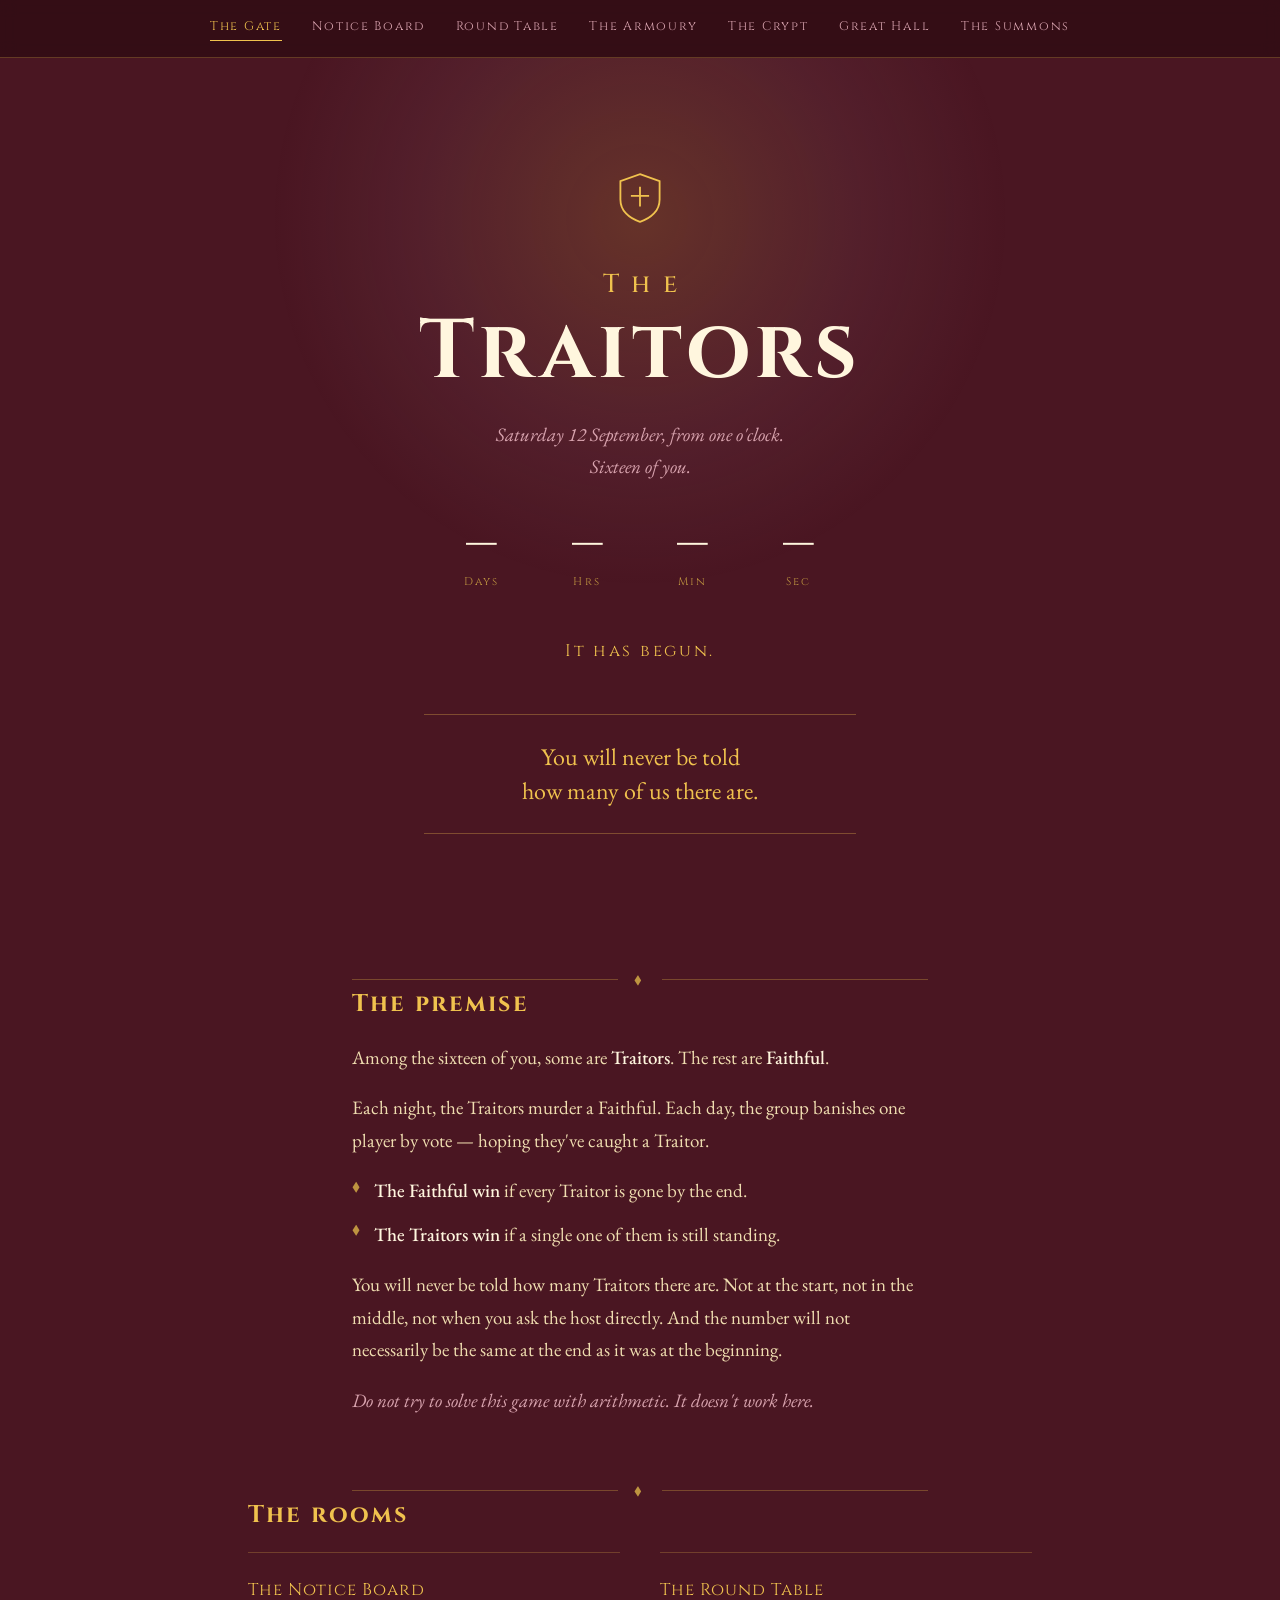
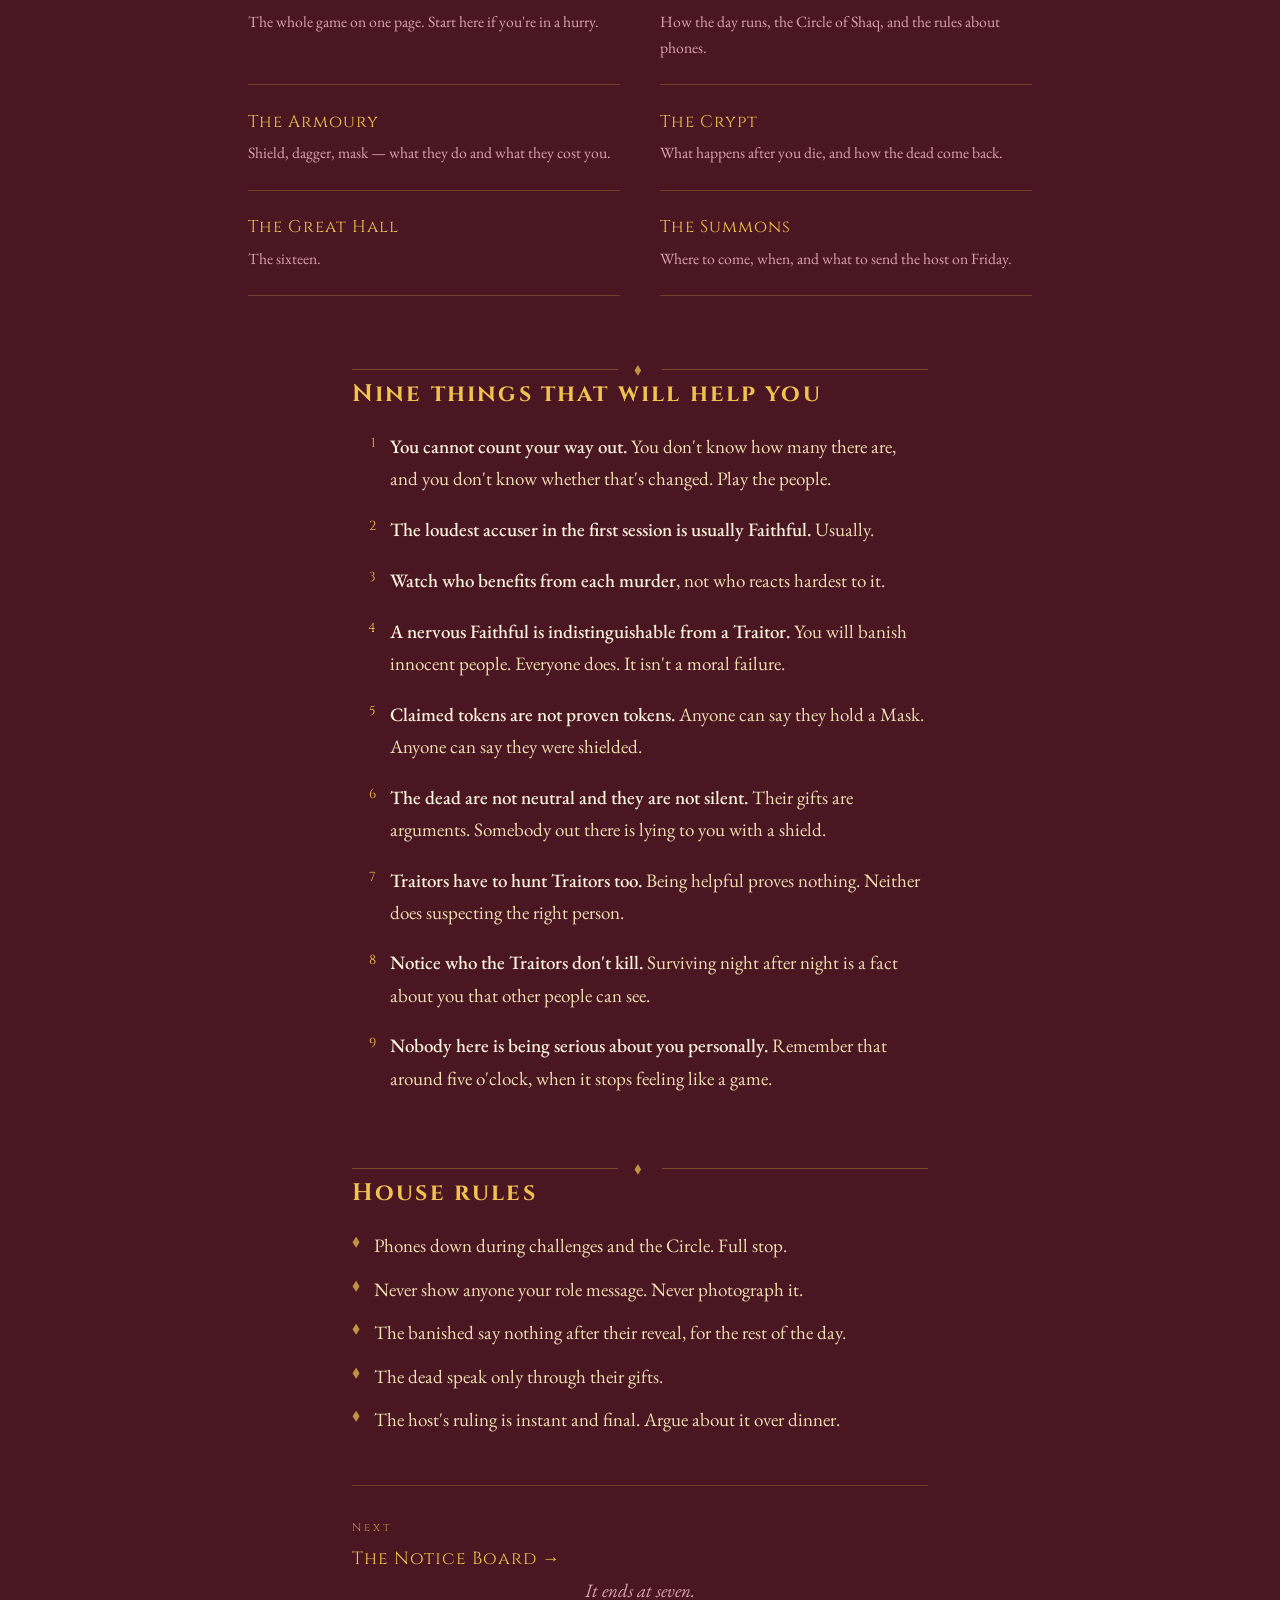
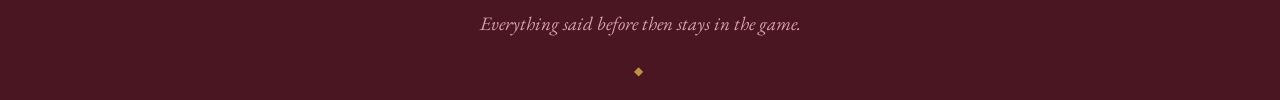
==== index.html @ 5d28b6f8 "The Traitors" ====
<!DOCTYPE html>
<html lang="en">
<head>
<meta charset="utf-8">
<meta name="viewport" content="width=device-width, initial-scale=1">
<title>The Traitors — Saturday 12 September</title>
<meta name="description" content="Sixteen of you. Some are lying. Saturday 12 September, from one o'clock.">
<meta property="og:title" content="The Traitors">
<meta property="og:description" content="Sixteen of you. Some are lying. Saturday 12 September, from one o'clock.">
<meta property="og:type" content="website">
<meta property="og:url" content="https://nishalyadav15.github.io/traitors/">
<meta property="og:image" content="https://nishalyadav15.github.io/traitors/og.png">
<meta name="twitter:card" content="summary_large_image">
<meta name="theme-color" content="#4A1622">
<link rel="stylesheet" href="style.css">
</head>
<body>

<nav><div class="nav-inner">
  <a href="index.html" aria-current="page">The Gate</a>
  <a href="notice-board.html">Notice Board</a>
  <a href="round-table.html">Round Table</a>
  <a href="armoury.html">The Armoury</a>
  <a href="crypt.html">The Crypt</a>
  <a href="great-hall.html">Great Hall</a>
  <a href="summons.html">The Summons</a>
</div></nav>

<header class="hero">
  <div class="hero-inner">
    <svg class="crest" viewBox="0 0 40 40" fill="none" stroke="currentColor" stroke-width="1.3" aria-hidden="true">
      <path d="M20 3 L34 8v13c0 8-6 13.5-14 16-8-2.5-14-8-14-16V8z"/>
      <path d="M20 12v14M13.5 18.5h13"/>
    </svg>
    <h1><span class="the">The</span>Traitors</h1>
    <p class="when">Saturday 12 September, from one o'clock.<br>Sixteen of you.</p>

    <div class="countdown" id="countdown" aria-live="polite">
      <div class="cd-unit"><span class="cd-num" id="cd-d">—</span><span class="cd-lab">Days</span></div>
      <div class="cd-unit"><span class="cd-num" id="cd-h">—</span><span class="cd-lab">Hrs</span></div>
      <div class="cd-unit"><span class="cd-num" id="cd-m">—</span><span class="cd-lab">Min</span></div>
      <div class="cd-unit"><span class="cd-num" id="cd-s">—</span><span class="cd-lab">Sec</span></div>
    </div>
    <p class="cd-done" id="cd-done" hidden>It has begun.</p>

    <p class="menace">You will never be told<br>how many of us there are.</p>
  </div>
</header>

<div class="rule"><span>◆</span></div>

<section class="wrap">
  <h2>The premise</h2>
  <p>Among the sixteen of you, some are <strong>Traitors</strong>. The rest are <strong>Faithful</strong>.</p>
  <p>Each night, the Traitors murder a Faithful. Each day, the group banishes one player by vote — hoping they've caught a Traitor.</p>
  <ul class="plain">
    <li><strong>The Faithful win</strong> if every Traitor is gone by the end.</li>
    <li><strong>The Traitors win</strong> if a single one of them is still standing.</li>
  </ul>
  <p>You will never be told how many Traitors there are. Not at the start, not in the middle, not when you ask the host directly. And the number will not necessarily be the same at the end as it was at the beginning.</p>
  <p><em>Do not try to solve this game with arithmetic. It doesn't work here.</em></p>
</section>

<div class="rule"><span>◆</span></div>

<section class="wrap rooms-wide">
  <h2>The rooms</h2>
  <div class="rooms">
    <a class="room" href="notice-board.html">
      <span class="room-name">The Notice Board</span>
      <span class="room-what">The whole game on one page. Start here if you're in a hurry.</span>
    </a>
    <a class="room" href="round-table.html">
      <span class="room-name">The Round Table</span>
      <span class="room-what">How the day runs, the Circle of Shaq, and the rules about phones.</span>
    </a>
    <a class="room" href="armoury.html">
      <span class="room-name">The Armoury</span>
      <span class="room-what">Shield, dagger, mask — what they do and what they cost you.</span>
    </a>
    <a class="room" href="crypt.html">
      <span class="room-name">The Crypt</span>
      <span class="room-what">What happens after you die, and how the dead come back.</span>
    </a>
    <a class="room" href="great-hall.html">
      <span class="room-name">The Great Hall</span>
      <span class="room-what">The sixteen.</span>
    </a>
    <a class="room" href="summons.html">
      <span class="room-name">The Summons</span>
      <span class="room-what">Where to come, when, and what to send the host on Friday.</span>
    </a>
  </div>
</section>

<div class="rule"><span>◆</span></div>

<section class="wrap">
  <h2>Nine things that will help you</h2>
  <ol class="advice">
    <li><strong>You cannot count your way out.</strong> You don't know how many there are, and you don't know whether that's changed. Play the people.</li>
    <li><strong>The loudest accuser in the first session is usually Faithful.</strong> Usually.</li>
    <li><strong>Watch who benefits from each murder</strong>, not who reacts hardest to it.</li>
    <li><strong>A nervous Faithful is indistinguishable from a Traitor.</strong> You will banish innocent people. Everyone does. It isn't a moral failure.</li>
    <li><strong>Claimed tokens are not proven tokens.</strong> Anyone can say they hold a Mask. Anyone can say they were shielded.</li>
    <li><strong>The dead are not neutral and they are not silent.</strong> Their gifts are arguments. Somebody out there is lying to you with a shield.</li>
    <li><strong>Traitors have to hunt Traitors too.</strong> Being helpful proves nothing. Neither does suspecting the right person.</li>
    <li><strong>Notice who the Traitors don't kill.</strong> Surviving night after night is a fact about you that other people can see.</li>
    <li><strong>Nobody here is being serious about you personally.</strong> Remember that around five o'clock, when it stops feeling like a game.</li>
  </ol>
</section>

<div class="rule"><span>◆</span></div>

<section class="wrap">
  <h2>House rules</h2>
  <ul class="plain">
    <li>Phones down during challenges and the Circle. Full stop.</li>
    <li>Never show anyone your role message. Never photograph it.</li>
    <li>The banished say nothing after their reveal, for the rest of the day.</li>
    <li>The dead speak only through their gifts.</li>
    <li>The host's ruling is instant and final. Argue about it over dinner.</li>
  </ul>

  <div class="next">
    <a href="notice-board.html">
      <span class="lab">Next</span>
      <span class="to">The Notice Board →</span>
    </a>
  </div>
</section>

<footer class="wrap">
  <p>It ends at seven.<br>Everything said before then stays in the game.</p>
  <p class="sig">◆</p>
</footer>

<script>
(function(){
  var target = new Date("2026-09-12T13:00:00+05:30").getTime();
  var cd = document.getElementById("countdown");
  var done = document.getElementById("cd-done");
  var el = {
    d: document.getElementById("cd-d"),
    h: document.getElementById("cd-h"),
    m: document.getElementById("cd-m"),
    s: document.getElementById("cd-s")
  };
  function pad(n){ return n < 10 ? "0" + n : "" + n; }
  function tick(){
    var left = target - Date.now();
    if (left <= 0){
      cd.hidden = true;
      done.hidden = false;
      clearInterval(timer);
      return;
    }
    var s = Math.floor(left / 1000);
    el.d.textContent = Math.floor(s / 86400);
    el.h.textContent = pad(Math.floor(s % 86400 / 3600));
    el.m.textContent = pad(Math.floor(s % 3600 / 60));
    el.s.textContent = pad(s % 60);
  }
  tick();
  var timer = setInterval(tick, 1000);
})();
</script>

</body>
</html>
---- style.css ----
@font-face{font-family:"Cinzel";src:url("fonts/cinzel.ttf") format("truetype");font-weight:400 900;font-style:normal;font-display:swap;}
@font-face{font-family:"EB Garamond";src:url("fonts/ebgaramond.ttf") format("truetype");font-weight:400 800;font-style:normal;font-display:swap;}
@font-face{font-family:"EB Garamond";src:url("fonts/ebgaramond-italic.ttf") format("truetype");font-weight:400 800;font-style:italic;font-display:swap;}

:root{
  --wine:#4A1622;
  --wine-lift:#5C1D2B;
  --wine-deep:#330D16;
  --gold:#F0C24E;
  --gold-dim:#BE9440;
  --gold-text:#EFDDB0;
  --cream:#F4EAD6;
  --claret:#7A1E33;
  --rose:#D8A3AE;
  --measure:34rem;
}
*{box-sizing:border-box;}
html{-webkit-text-size-adjust:100%;scroll-behavior:smooth;}
body{
  margin:0;background:var(--wine);color:var(--gold-text);
  font-family:"EB Garamond",Georgia,"Times New Roman",serif;
  font-size:1.0625rem;line-height:1.65;text-rendering:optimizeLegibility;
}
.wrap{max-width:var(--measure);margin:0 auto;padding:0 1.5rem;}

/* ---------- nav ---------- */
nav{
  position:sticky;top:0;z-index:20;
  background:rgba(51,13,22,.95);
  backdrop-filter:blur(8px);
  border-bottom:1px solid rgba(240,194,78,.26);
}
.nav-inner{
  display:flex;gap:1.35rem;align-items:center;
  overflow-x:auto;scrollbar-width:none;
  padding:.85rem 1.5rem;
  max-width:60rem;margin:0 auto;
}
.nav-inner::-webkit-scrollbar{display:none;}
.nav-inner a{
  font-family:"Cinzel",serif;font-size:.74rem;letter-spacing:.14em;
  color:var(--rose);text-decoration:none;white-space:nowrap;
  padding-bottom:.15rem;border-bottom:1px solid transparent;
}
.nav-inner a:hover,.nav-inner a:focus-visible{color:#FFF3D6;}
.nav-inner a[aria-current]{color:var(--gold);border-bottom-color:var(--gold);}

/* ---------- page head ---------- */
.pagehead{padding:3.75rem 1.5rem .5rem;text-align:center;}
.roomname{
  font-family:"Cinzel",serif;font-weight:700;
  font-size:clamp(1.9rem,8vw,2.7rem);letter-spacing:.055em;
  margin:0;line-height:1.05;color:#FFF3D6;
}
.roomsub{margin:1rem auto 0;max-width:26rem;color:var(--rose);font-style:italic;}
.pagehead + section{padding-top:4rem;}

/* ---------- gate hero ---------- */
.hero{position:relative;padding:5rem 1.5rem 3rem;text-align:center;overflow:hidden;}
.hero::before{
  content:"";position:absolute;top:-10rem;left:50%;
  width:36rem;height:36rem;transform:translateX(-50%);
  background:radial-gradient(circle,rgba(240,194,78,.17) 0%,rgba(216,163,174,.07) 40%,transparent 68%);
  pointer-events:none;animation:kindle 2.4s ease-out both;
}
@keyframes kindle{from{opacity:0;transform:translateX(-50%) scale(.85);}to{opacity:1;transform:translateX(-50%) scale(1);}}
.hero-inner{position:relative;}
.crest{width:44px;height:44px;margin-bottom:1.75rem;color:var(--gold);}
h1{
  font-family:"Cinzel",serif;font-weight:700;
  font-size:clamp(2.4rem,13vw,3.9rem);line-height:.98;
  letter-spacing:.055em;margin:0;color:#FFF6DE;
}
h1 .the{
  display:block;font-size:.31em;letter-spacing:.5em;font-weight:500;
  color:var(--gold);margin-bottom:.9rem;padding-left:.5em;
}
.when{margin:1.6rem 0 0;font-style:italic;color:var(--rose);}
.menace{
  margin:2.4rem auto 0;max-width:23rem;font-size:1.3rem;line-height:1.4;
  color:var(--gold);
  border-top:1px solid rgba(240,194,78,.32);border-bottom:1px solid rgba(240,194,78,.32);
  padding:1.35rem 0;
}

/* ---------- countdown ---------- */
.countdown{display:flex;justify-content:center;gap:1.6rem;margin:2.6rem auto 0;}
.cd-unit{text-align:center;min-width:3.4rem;}
.cd-num{
  font-family:"Cinzel",serif;font-size:1.7rem;font-weight:700;
  color:#FFF6DE;line-height:1;display:block;font-variant-numeric:tabular-nums;
}
.cd-lab{font-size:.7rem;letter-spacing:.2em;color:var(--gold-dim);font-family:"Cinzel",serif;}
.cd-done{
  font-family:"Cinzel",serif;color:var(--gold);letter-spacing:.16em;
  margin:2.6rem 0 0;font-size:1.05rem;
}

/* ---------- structure ---------- */
section{padding:3rem 0 .5rem;}
h2{
  font-family:"Cinzel",serif;font-weight:700;font-size:1.32rem;
  letter-spacing:.09em;line-height:1.25;margin:0 0 1.4rem;color:var(--gold);
}
h3{
  font-family:"Cinzel",serif;font-weight:500;font-size:1.02rem;
  letter-spacing:.05em;margin:2.4rem 0 .7rem;color:#FFF3D6;
}
p{margin:0 0 1.15rem;}
strong{font-weight:500;color:#FFF6DE;}
em{color:var(--rose);}
a{color:var(--gold);}

.rule{
  display:flex;align-items:center;gap:1rem;
  margin:3rem auto 0;max-width:var(--measure);padding:0 1.5rem;color:var(--gold-dim);
}
.rule::before,.rule::after{content:"";flex:1;height:1px;background:currentColor;opacity:.4;}
.rule span{font-size:.7rem;letter-spacing:.3em;}

ul.plain{list-style:none;padding:0;margin:0 0 1.15rem;}
ul.plain li{position:relative;padding-left:1.4rem;margin-bottom:.7rem;}
ul.plain li::before{content:"◆";position:absolute;left:0;top:.05em;color:var(--gold-dim);font-size:.62em;}

ol.advice{padding-left:0;list-style:none;counter-reset:a;margin:0;}
ol.advice li{counter-increment:a;position:relative;padding-left:2.4rem;margin-bottom:1.15rem;}
ol.advice li::before{
  content:counter(a);position:absolute;left:0;top:.1em;
  font-family:"Cinzel",serif;font-size:.82rem;color:var(--gold);
  width:1.5rem;text-align:right;
}

/* ---------- room index ---------- */
.room{
  display:block;text-decoration:none;color:inherit;
  border-top:1px solid rgba(240,194,78,.24);padding:1.4rem 0;
}
.rooms > .room:last-child{border-bottom:1px solid rgba(240,194,78,.24);}
.room-name{
  font-family:"Cinzel",serif;font-size:1.06rem;letter-spacing:.06em;
  color:var(--gold);display:block;margin-bottom:.25rem;
}
.room-what{color:var(--rose);font-size:.98rem;display:block;}
.room:hover .room-name,.room:focus-visible .room-name{color:#FFF6DE;}

/* ---------- schedule ---------- */
.sched-row{
  display:grid;grid-template-columns:4.1rem 1fr;gap:1rem;
  padding:.95rem 0;border-top:1px solid rgba(240,194,78,.2);
}
.sched-row:last-child{border-bottom:1px solid rgba(240,194,78,.2);}
.sched-time{font-family:"Cinzel",serif;font-size:.86rem;color:var(--gold);padding-top:.18em;}
.sched-body p{margin:0;}
.sched-body p + p{margin-top:.4rem;font-size:.96rem;color:var(--rose);}

/* ---------- steps ---------- */
.step{display:grid;grid-template-columns:1.9rem 1fr;gap:.9rem;margin-bottom:1.5rem;}
.step-n{font-family:"Cinzel",serif;font-size:.8rem;color:var(--gold);padding-top:.28em;}
.step-b p{margin:0;}
.step-b p + p{margin-top:.45rem;}
.step-t{font-weight:500;color:#FFF6DE;}
.step-dur{color:var(--rose);font-style:italic;}

/* ---------- tokens ---------- */
.token{
  border-top:1px solid rgba(240,194,78,.24);padding:1.75rem 0 .4rem;
  display:grid;grid-template-columns:3.4rem 1fr;gap:1.1rem;
}
.token:last-of-type{border-bottom:1px solid rgba(240,194,78,.24);margin-bottom:1.4rem;}
.token svg{width:2.6rem;height:2.6rem;color:var(--gold);}
.token h3{margin:0 0 .5rem;}
.token p{margin:0 0 .7rem;font-size:1rem;}

/* ---------- fire ---------- */
.fire{
  border:1px solid rgba(240,194,78,.32);padding:1.5rem 1.4rem .4rem;margin:0 0 1.15rem;
  background:linear-gradient(180deg,rgba(240,194,78,.07),transparent);
}
.fire p:last-child{margin-bottom:1.1rem;}
.verdict{
  font-family:"Cinzel",serif;color:var(--gold);font-size:1.02rem;
  letter-spacing:.05em;line-height:1.45;
}

/* ---------- phone rules ---------- */
.phone-split{display:grid;gap:1.1rem;margin-bottom:1.4rem;}
.phone-split div{border-left:2px solid var(--gold-dim);padding-left:1.1rem;}
.phone-split div:last-child{border-left-color:var(--rose);}
.phone-split p{margin:0;}
.phone-split .lede{font-weight:500;color:#FFF6DE;margin-bottom:.25rem;}

/* ---------- notice board summary rows ---------- */
.brief-row{
  display:grid;grid-template-columns:1fr;gap:.3rem;
  border-top:1px solid rgba(240,194,78,.2);padding:1.1rem 0;
}
.brief-list{margin:0 0 1.4rem;}
.brief-list .brief-row:last-child{border-bottom:1px solid rgba(240,194,78,.2);}
.brief-row dt{
  font-family:"Cinzel",serif;font-size:.82rem;letter-spacing:.08em;color:var(--gold);
}
.brief-row dd{margin:0;}

/* ---------- roster ---------- */
.roster{display:grid;grid-template-columns:repeat(2,1fr);gap:.6rem;margin:0 0 1.4rem;padding:0;list-style:none;}
.roster li{
  border:1px solid rgba(240,194,78,.26);padding:.85rem .9rem;
  font-family:"Cinzel",serif;font-size:.86rem;letter-spacing:.05em;
  display:flex;align-items:baseline;gap:.6rem;
}
.roster .num{color:var(--gold-dim);font-size:.72rem;min-width:1.3rem;}
.roster .slot{color:var(--rose);font-style:normal;}

/* ---------- summons ---------- */
.brief{
  border:1px solid rgba(240,194,78,.32);padding:1.4rem 1.3rem;
  margin:0 0 1rem;background:rgba(240,194,78,.06);
}
.brief p{margin:0;font-style:italic;}
button.copy{
  font-family:"Cinzel",serif;font-size:.76rem;letter-spacing:.14em;
  background:transparent;color:var(--gold);
  border:1px solid var(--gold-dim);padding:.7rem 1.3rem;
  cursor:pointer;margin-bottom:1.6rem;
}
button.copy:hover,button.copy:focus-visible{background:rgba(240,194,78,.12);color:#FFF6DE;}
.actions{display:flex;flex-wrap:wrap;gap:.8rem;margin-bottom:1.6rem;}
.actions button.copy{margin-bottom:0;}
button.primary{
  background:var(--gold);color:#330D16;border-color:var(--gold);font-weight:700;
}
button.primary:hover,button.primary:focus-visible{background:#FFD978;color:#330D16;}
.detail{
  display:grid;grid-template-columns:6.5rem 1fr;gap:.7rem 1rem;
  border-top:1px solid rgba(240,194,78,.2);padding:.95rem 0;
}
.detail:last-of-type{border-bottom:1px solid rgba(240,194,78,.2);margin-bottom:1.4rem;}
.detail dt{font-family:"Cinzel",serif;font-size:.76rem;letter-spacing:.1em;color:var(--gold);padding-top:.22em;}
.detail dd{margin:0;}

/* ---------- next room ---------- */
.next{border-top:1px solid rgba(240,194,78,.24);margin-top:3rem;padding:2rem 0 0;}
.next a{text-decoration:none;display:block;}
.next .lab{
  font-family:"Cinzel",serif;font-size:.7rem;letter-spacing:.26em;
  color:var(--gold-dim);display:block;margin-bottom:.35rem;
}
.next .to{font-family:"Cinzel",serif;font-size:1.1rem;letter-spacing:.06em;color:var(--gold);}
.next a:hover .to,.next a:focus-visible .to{color:#FFF6DE;}

footer{padding:3rem 0 4rem;text-align:center;color:var(--rose);font-style:italic;}
footer .sig{
  font-family:"Cinzel",serif;font-style:normal;font-size:.72rem;
  letter-spacing:.3em;color:var(--gold-dim);margin-top:1.4rem;
}

a:focus-visible,button:focus-visible{outline:2px solid var(--gold);outline-offset:3px;}

/* ---------- The Crypt: the whole room inverts ---------- */
body.crypt{background:var(--cream);color:#2A1017;}
body.crypt nav{background:rgba(244,234,214,.95);border-bottom-color:rgba(122,30,51,.3);}
body.crypt .nav-inner a{color:#8A5F68;}
body.crypt .nav-inner a:hover,body.crypt .nav-inner a:focus-visible{color:#2A1017;}
body.crypt .nav-inner a[aria-current]{color:var(--claret);border-bottom-color:var(--claret);}
body.crypt .roomname{color:#2A1017;}
body.crypt .roomsub{color:#6E4A52;}
body.crypt h2{color:var(--claret);}
body.crypt h3{color:#2A1017;}
body.crypt strong{color:#12060A;}
body.crypt em{color:#6E4A52;}
body.crypt a{color:var(--claret);}
body.crypt .rule{color:#C0A2A9;}
body.crypt ul.plain li::before{color:var(--claret);}
body.crypt .epitaph{
  font-family:"Cinzel",serif;font-size:.78rem;letter-spacing:.32em;
  color:var(--claret);margin:0 0 1.4rem;text-align:center;
}
body.crypt .final{border-left:2px solid var(--claret);padding-left:1.15rem;margin:2rem 0 0;}
body.crypt .next{border-top-color:rgba(122,30,51,.28);}
body.crypt .next .lab{color:#9A7A80;}
body.crypt .next .to{color:var(--claret);}
body.crypt .next a:hover .to,body.crypt .next a:focus-visible .to{color:#2A1017;}
body.crypt footer{color:#9A7A80;}
body.crypt footer .sig{color:#C0A2A9;}
body.crypt a:focus-visible{outline-color:var(--claret);}

/* ---------- tablet ---------- */
@media (min-width:620px){
  body{font-size:1.125rem;}
  .phone-split{grid-template-columns:1fr 1fr;gap:1.6rem;}
  .countdown{gap:2.4rem;}
  .cd-num{font-size:2.1rem;}
  .brief-row{grid-template-columns:9.5rem 1fr;gap:1.2rem;}
}

/* ---------- desktop ---------- */
@media (min-width:900px){
  :root{--measure:39rem;}
  body{font-size:1.1875rem;line-height:1.7;}
  .nav-inner{justify-content:center;padding:1rem 2rem;gap:1.9rem;}
  .nav-inner a{font-size:.78rem;}

  .hero{padding:7rem 2rem 4.5rem;}
  .hero::before{width:48rem;height:48rem;top:-14rem;}
  h1{font-size:5.2rem;}
  .crest{width:56px;height:56px;margin-bottom:2.25rem;}
  .menace{font-size:1.5rem;max-width:27rem;margin-top:3rem;padding:1.6rem 0;}
  .cd-num{font-size:2.4rem;}
  .countdown{gap:3.2rem;}

  .pagehead{padding:5rem 1.5rem .5rem;}
  .roomname{font-size:3.2rem;}
  .roomsub{font-size:1.22rem;max-width:30rem;}
  section{padding:4rem 0 .5rem;}
  .rule{margin-top:4rem;}
  h2{font-size:1.5rem;}

  .wrap.rooms-wide{max-width:52rem;}
  .rooms{display:grid;grid-template-columns:1fr 1fr;column-gap:2.5rem;}
  .rooms > .room:nth-last-child(2){border-bottom:1px solid rgba(240,194,78,.24);}

  .roster{grid-template-columns:repeat(4,1fr);}
  .sched-row{grid-template-columns:5rem 1fr;}
  .token{grid-template-columns:4.2rem 1fr;gap:1.5rem;}
  .token svg{width:3.1rem;height:3.1rem;}
  .step{grid-template-columns:2.4rem 1fr;}
}

@media (prefers-reduced-motion:reduce){
  .hero::before{animation:none;}
  html{scroll-behavior:auto;}
}
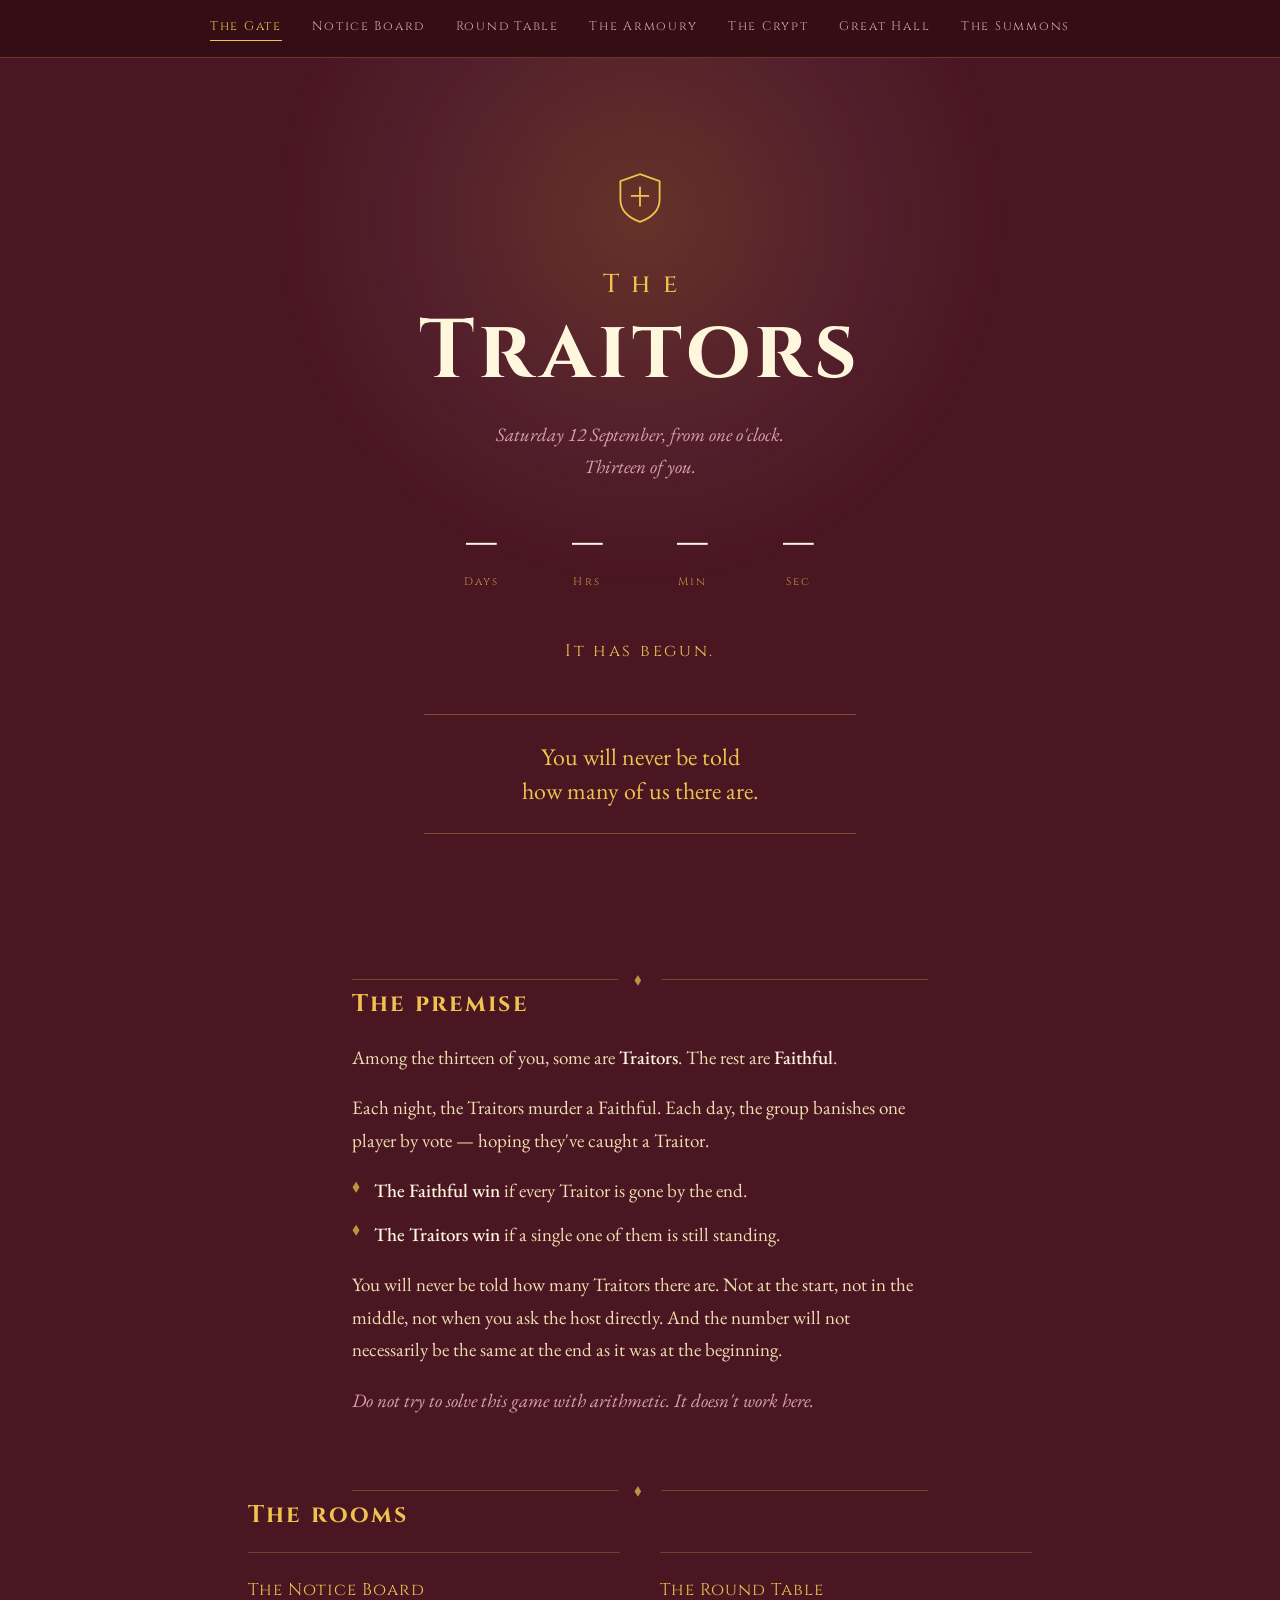
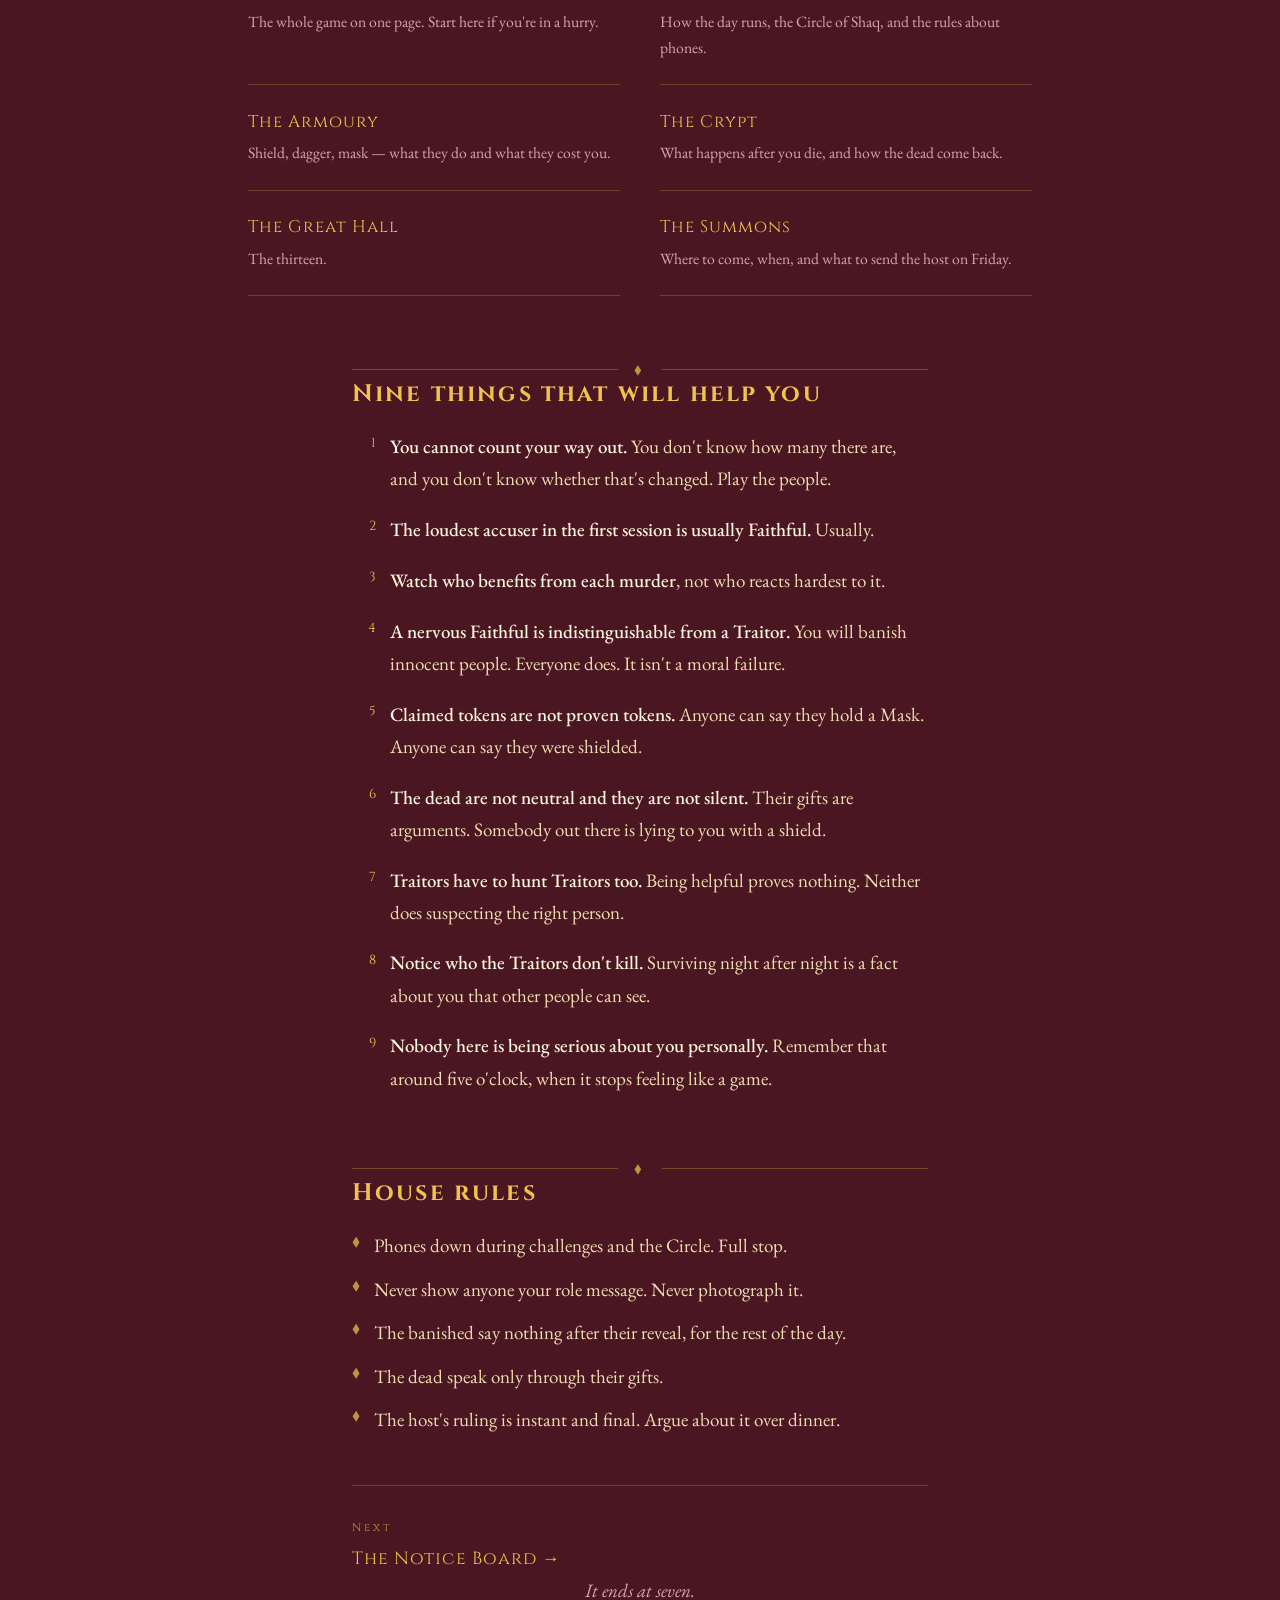
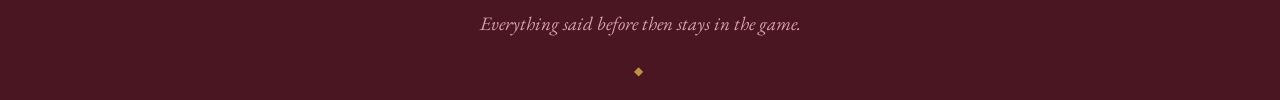
==== commit d5a88c8b: "Mobile-friendly cast grid: 2-up on phones, tap to reveal" ====
--- a/index.html
+++ b/index.html
@@ -4,9 +4,9 @@
 <meta charset="utf-8">
 <meta name="viewport" content="width=device-width, initial-scale=1">
 <title>The Traitors — Saturday 12 September</title>
-<meta name="description" content="Sixteen of you. Some are lying. Saturday 12 September, from one o'clock.">
+<meta name="description" content="Thirteen of you. Some are lying. Saturday 12 September, from one o'clock.">
 <meta property="og:title" content="The Traitors">
-<meta property="og:description" content="Sixteen of you. Some are lying. Saturday 12 September, from one o'clock.">
+<meta property="og:description" content="Thirteen of you. Some are lying. Saturday 12 September, from one o'clock.">
 <meta property="og:type" content="website">
 <meta property="og:url" content="https://nishalyadav15.github.io/traitors/">
 <meta property="og:image" content="https://nishalyadav15.github.io/traitors/og.png">
@@ -33,7 +33,7 @@
       <path d="M20 12v14M13.5 18.5h13"/>
     </svg>
     <h1><span class="the">The</span>Traitors</h1>
-    <p class="when">Saturday 12 September, from one o'clock.<br>Sixteen of you.</p>
+    <p class="when">Saturday 12 September, from one o'clock.<br>Thirteen of you.</p>
 
     <div class="countdown" id="countdown" aria-live="polite">
       <div class="cd-unit"><span class="cd-num" id="cd-d">—</span><span class="cd-lab">Days</span></div>
@@ -51,7 +51,7 @@
 
 <section class="wrap">
   <h2>The premise</h2>
-  <p>Among the sixteen of you, some are <strong>Traitors</strong>. The rest are <strong>Faithful</strong>.</p>
+  <p>Among the thirteen of you, some are <strong>Traitors</strong>. The rest are <strong>Faithful</strong>.</p>
   <p>Each night, the Traitors murder a Faithful. Each day, the group banishes one player by vote — hoping they've caught a Traitor.</p>
   <ul class="plain">
     <li><strong>The Faithful win</strong> if every Traitor is gone by the end.</li>
@@ -84,7 +84,7 @@
     </a>
     <a class="room" href="great-hall.html">
       <span class="room-name">The Great Hall</span>
-      <span class="room-what">The sixteen.</span>
+      <span class="room-what">The thirteen.</span>
     </a>
     <a class="room" href="summons.html">
       <span class="room-name">The Summons</span>
--- a/style.css
+++ b/style.css
@@ -210,6 +210,46 @@
 }
 .roster .num{color:var(--gold-dim);font-size:.72rem;min-width:1.3rem;}
 .roster .slot{color:var(--rose);font-style:normal;}
+
+/* ---------- cast grid: gapless 4x4 poster ---------- */
+.cast{
+  display:grid;grid-template-columns:repeat(2,1fr);
+  gap:0;margin:0 0 1rem;padding:0;list-style:none;
+  border:1px solid rgba(240,194,78,.34);
+}
+.cast li{margin:0;}
+.cast figure{
+  margin:0;position:relative;aspect-ratio:1/1;overflow:hidden;
+  background:var(--wine-deep);
+  outline:1px solid rgba(240,194,78,.16);outline-offset:-1px;
+  cursor:pointer;
+}
+.cast img{
+  width:100%;height:100%;object-fit:cover;display:block;
+  filter:grayscale(1) contrast(1.06);   /* TINT */
+  mix-blend-mode:luminosity;            /* TINT */
+  transition:filter .35s ease, mix-blend-mode .35s ease, transform .5s ease;
+}
+.cast .nameplate{
+  position:absolute;left:0;right:0;bottom:0;z-index:2;
+  padding:2rem .4rem .55rem;
+  background:linear-gradient(180deg,transparent,rgba(30,7,13,.9) 58%);
+  font-family:"Cinzel",serif;font-size:.78rem;letter-spacing:.07em;
+  color:var(--gold);text-align:center;line-height:1.25;
+  text-shadow:0 1px 3px rgba(0,0,0,.85);
+}
+.cast .nameplate.unnamed{color:var(--rose);opacity:.65;}
+@media (hover:hover){
+  .cast li:hover img{filter:none;mix-blend-mode:normal;transform:scale(1.04);}
+}
+/* tap to reveal, for touch screens */
+.cast li.revealed img{filter:none;mix-blend-mode:normal;}
+.cast li.revealed figure{outline-color:var(--gold);}
+.cast-hint{
+  font-family:"Cinzel",serif;font-size:.66rem;letter-spacing:.16em;
+  color:var(--gold-dim);text-align:center;margin:0 0 1.8rem;
+}
+/* to show photos in full colour, delete the two lines marked TINT above */
 
 /* ---------- summons ---------- */
 .brief{
@@ -287,6 +327,8 @@
 /* ---------- tablet ---------- */
 @media (min-width:620px){
   body{font-size:1.125rem;}
+  .cast{grid-template-columns:repeat(4,1fr);}
+  .cast .nameplate{font-size:.62rem;padding:1.6rem .35rem .4rem;}
   .phone-split{grid-template-columns:1fr 1fr;gap:1.6rem;}
   .countdown{gap:2.4rem;}
   .cd-num{font-size:2.1rem;}
@@ -316,10 +358,12 @@
   h2{font-size:1.5rem;}
 
   .wrap.rooms-wide{max-width:52rem;}
+  .wrap.cast-wide{max-width:56rem;}
   .rooms{display:grid;grid-template-columns:1fr 1fr;column-gap:2.5rem;}
   .rooms > .room:nth-last-child(2){border-bottom:1px solid rgba(240,194,78,.24);}
 
   .roster{grid-template-columns:repeat(4,1fr);}
+  .cast .nameplate{font-size:.86rem;padding:2.4rem .5rem .65rem;}
   .sched-row{grid-template-columns:5rem 1fr;}
   .token{grid-template-columns:4.2rem 1fr;gap:1.5rem;}
   .token svg{width:3.1rem;height:3.1rem;}
